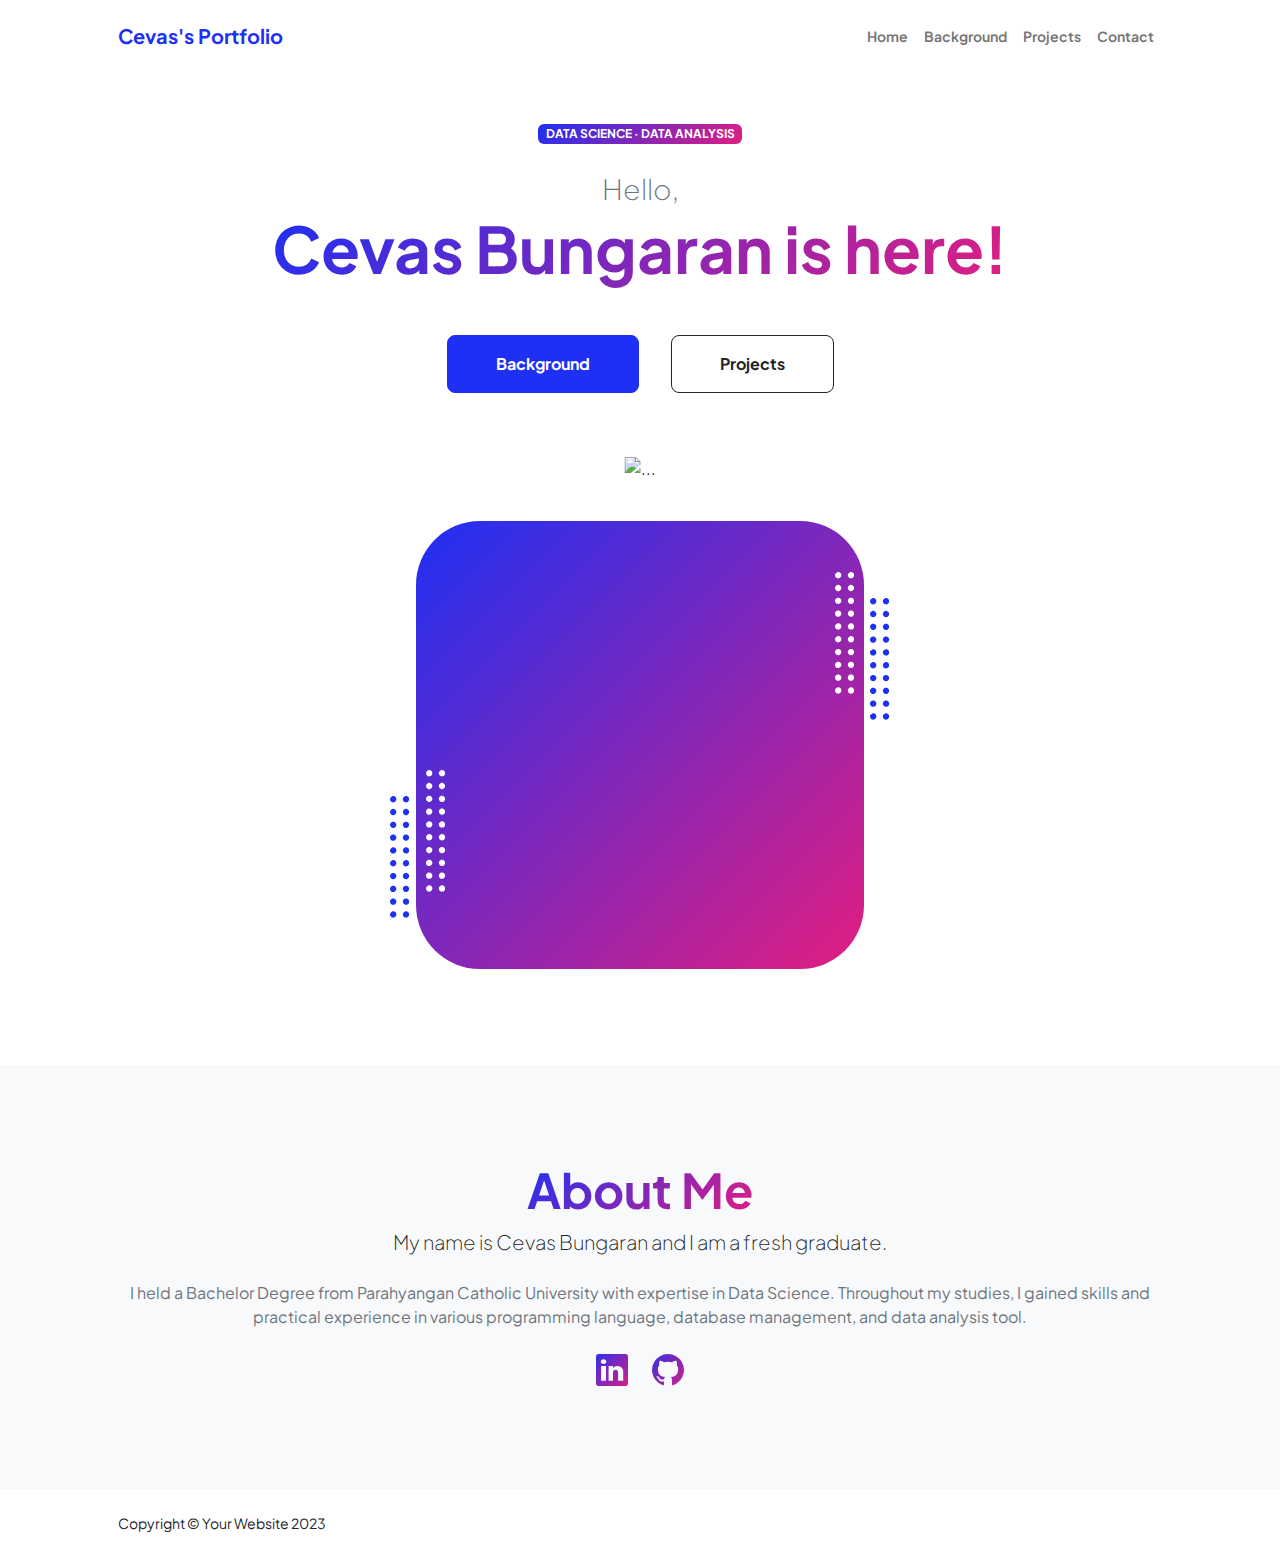
==== index.html @ 552eab36 "first commit add element" ====
<!DOCTYPE html>
<html lang="en">
    <head>
        <meta charset="utf-8" />
        <meta name="viewport" content="width=device-width, initial-scale=1, shrink-to-fit=no" />
        <meta name="description" content="" />
        <meta name="author" content="" />
        <title>Portfolio</title>
        <!-- Favicon-->
        <link rel="icon" type="image/x-icon" href="assets/favicon.ico" />
        <!-- Custom Google font-->
        <link rel="preconnect" href="https://fonts.googleapis.com" />
        <link rel="preconnect" href="https://fonts.gstatic.com" crossorigin />
        <link href="https://fonts.googleapis.com/css2?family=Plus+Jakarta+Sans:wght@100;200;300;400;500;600;700;800;900&amp;display=swap" rel="stylesheet" />
        <!-- Bootstrap icons-->
        <link href="https://cdn.jsdelivr.net/npm/bootstrap-icons@1.8.1/font/bootstrap-icons.css" rel="stylesheet" />
        <!-- Core theme CSS (includes Bootstrap)-->
        <link href="css/styles.css" rel="stylesheet" />
    </head>
    <body class="d-flex flex-column h-100">
        <main class="flex-shrink-0">
            <!-- Navigation-->
            <nav class="navbar navbar-expand-lg navbar-light bg-white py-3">
                <div class="container px-5">
                    <a class="navbar-brand" href="index.html"><span class="fw-bolder text-primary">Cevas's Portfolio</span></a>
                    <button class="navbar-toggler" type="button" data-bs-toggle="collapse" data-bs-target="#navbarSupportedContent" aria-controls="navbarSupportedContent" aria-expanded="false" aria-label="Toggle navigation"><span class="navbar-toggler-icon"></span></button>
                    <div class="collapse navbar-collapse" id="navbarSupportedContent">
                        <ul class="navbar-nav ms-auto mb-2 mb-lg-0 small fw-bolder">
                            <li class="nav-item"><a class="nav-link" href="index.html">Home</a></li>
                            <li class="nav-item"><a class="nav-link" href="resume.html">Background</a></li>
                            <li class="nav-item"><a class="nav-link" href="projects.html">Projects</a></li>
                            <li class="nav-item"><a class="nav-link" href="contact.html">Contact</a></li>
                        </ul>
                    </div>
                </div>
            </nav>
            <!-- Header-->
            <header class="py-5">
                <div class="container px-5 pb-5">
                    <div class="row gx-5 align-items-center">
                        <div class="col-xxl-5">
                            <!-- Header text content-->
                            <div class="text-center text-xxl-start">
                                <div class="badge bg-gradient-primary-to-secondary text-white mb-4"><div class="text-uppercase">Data Science &middot; Data Analysis </div></div>
                                <div class="fs-3 fw-light text-muted">Hello,</div>
                                <h1 class="display-3 fw-bolder mb-5"><span class="text-gradient d-inline">Cevas Bungaran is here!</span></h1>
                                <div class="d-grid gap-3 d-sm-flex justify-content-sm-center justify-content-xxl-start mb-3">
                                    <a class="btn btn-primary btn-lg px-5 py-3 me-sm-3 fs-6 fw-bolder" href="resume.html">Background</a>
                                    <a class="btn btn-outline-dark btn-lg px-5 py-3 fs-6 fw-bolder" href="projects.html">Projects</a>
                                </div>
                            </div>
                        </div>
                        <div class="col-xxl-7">
                            <!-- Header profile picture-->
                            <div class="d-flex justify-content-center mt-5 mt-xxl-0">
                                <div class="profile bg-gradient-primary-to-secondary">
                                    <!-- TIP: For best results, use a photo with a transparent background like the demo example below-->
                                    <!-- Watch a tutorial on how to do this on YouTube (link)-->
                                    <img class="profile-img" src="assets/porto foto.png" alt="..." />
                                    <div class="dots-1">
                                        <!-- SVG Dots-->
                                        <svg version="1.1" xmlns="http://www.w3.org/2000/svg" xmlns:xlink="http://www.w3.org/1999/xlink" x="0px" y="0px" viewBox="0 0 191.6 1215.4" style="enable-background: new 0 0 191.6 1215.4" xml:space="preserve">
                                            <g transform="translate(0.000000,1280.000000) scale(0.100000,-0.100000)">
                                                <path d="M227.7,12788.6c-105-35-200-141-222-248c-43-206,163-412,369-369c155,32,275,190,260,339c-11,105-90,213-190,262        C383.7,12801.6,289.7,12808.6,227.7,12788.6z"></path>
                                                <path d="M1507.7,12788.6c-151-50-253-216-222-362c25-119,136-230,254-255c194-41,395,142,375,339c-11,105-90,213-190,262        C1663.7,12801.6,1569.7,12808.6,1507.7,12788.6z"></path>
                                                <path d="M227.7,11508.6c-105-35-200-141-222-248c-43-206,163-412,369-369c155,32,275,190,260,339c-11,105-90,213-190,262        C383.7,11521.6,289.7,11528.6,227.7,11508.6z"></path>
                                                <path d="M1507.7,11508.6c-151-50-253-216-222-362c25-119,136-230,254-255c194-41,395,142,375,339c-11,105-90,213-190,262        C1663.7,11521.6,1569.7,11528.6,1507.7,11508.6z"></path>
                                                <path d="M227.7,10228.6c-105-35-200-141-222-248c-43-206,163-412,369-369c155,32,275,190,260,339c-11,105-90,213-190,262        C383.7,10241.6,289.7,10248.6,227.7,10228.6z"></path>
                                                <path d="M1507.7,10228.6c-105-35-200-141-222-248c-43-206,163-412,369-369c155,32,275,190,260,339c-11,105-90,213-190,262        C1663.7,10241.6,1569.7,10248.6,1507.7,10228.6z"></path>
                                                <path d="M227.7,8948.6c-105-35-200-141-222-248c-43-206,163-412,369-369c155,32,275,190,260,339c-11,105-90,213-190,262        C383.7,8961.6,289.7,8968.6,227.7,8948.6z"></path>
                                                <path d="M1507.7,8948.6c-105-35-200-141-222-248c-43-206,163-412,369-369c155,32,275,190,260,339c-11,105-90,213-190,262        C1663.7,8961.6,1569.7,8968.6,1507.7,8948.6z"></path>
                                                <path d="M227.7,7668.6c-105-35-200-141-222-248c-43-206,163-412,369-369c155,32,275,190,260,339c-11,105-90,213-190,262        C383.7,7681.6,289.7,7688.6,227.7,7668.6z"></path>
                                                <path d="M1507.7,7668.6c-105-35-200-141-222-248c-43-206,163-412,369-369c155,32,275,190,260,339c-11,105-90,213-190,262        C1663.7,7681.6,1569.7,7688.6,1507.7,7668.6z"></path>
                                                <path d="M227.7,6388.6c-105-35-200-141-222-248c-43-206,163-412,369-369c155,32,275,190,260,339c-11,105-90,213-190,262        C383.7,6401.6,289.7,6408.6,227.7,6388.6z"></path>
                                                <path d="M1507.7,6388.6c-105-35-200-141-222-248c-43-206,163-412,369-369c155,32,275,190,260,339c-11,105-90,213-190,262        C1663.7,6401.6,1569.7,6408.6,1507.7,6388.6z"></path>
                                                <path d="M227.7,5108.6c-105-35-200-141-222-248c-43-206,163-412,369-369c155,32,275,190,260,339c-11,105-90,213-190,262        C383.7,5121.6,289.7,5128.6,227.7,5108.6z"></path>
                                                <path d="M1507.7,5108.6c-105-35-200-141-222-248c-43-206,163-412,369-369c155,32,275,190,260,339c-11,105-90,213-190,262        C1663.7,5121.6,1569.7,5128.6,1507.7,5108.6z"></path>
                                                <path d="M227.7,3828.6c-105-35-200-141-222-248c-43-206,163-412,369-369c155,32,275,190,260,339c-11,105-90,213-190,262        C383.7,3841.6,289.7,3848.6,227.7,3828.6z"></path>
                                                <path d="M1507.7,3828.6c-105-35-200-141-222-248c-43-206,163-412,369-369c155,32,275,190,260,339c-11,105-90,213-190,262        C1663.7,3841.6,1569.7,3848.6,1507.7,3828.6z"></path>
                                                <path d="M227.7,2548.6c-105-35-200-141-222-248c-43-206,163-412,369-369c155,32,275,190,260,339c-11,105-90,213-190,262        C383.7,2561.6,289.7,2568.6,227.7,2548.6z"></path>
                                                <path d="M1507.7,2548.6c-105-35-200-141-222-248c-43-206,163-412,369-369c155,32,275,190,260,339c-11,105-90,213-190,262        C1663.7,2561.6,1569.7,2568.6,1507.7,2548.6z"></path>
                                                <path d="M227.7,1268.6c-105-35-200-141-222-248c-43-206,163-412,369-369c155,32,275,190,260,339c-11,105-90,213-190,262        C383.7,1281.6,289.7,1288.6,227.7,1268.6z"></path>
                                                <path d="M1507.7,1268.6c-105-35-200-141-222-248c-43-206,163-412,369-369c155,32,275,190,260,339c-11,105-90,213-190,262        C1663.7,1281.6,1569.7,1288.6,1507.7,1268.6z"></path>
                                            </g>
                                        </svg>
                                        <!-- END of SVG dots-->
                                    </div>
                                    <div class="dots-2">
                                        <!-- SVG Dots-->
                                        <svg version="1.1" xmlns="http://www.w3.org/2000/svg" xmlns:xlink="http://www.w3.org/1999/xlink" x="0px" y="0px" viewBox="0 0 191.6 1215.4" style="enable-background: new 0 0 191.6 1215.4" xml:space="preserve">
                                            <g transform="translate(0.000000,1280.000000) scale(0.100000,-0.100000)">
                                                <path d="M227.7,12788.6c-105-35-200-141-222-248c-43-206,163-412,369-369c155,32,275,190,260,339c-11,105-90,213-190,262        C383.7,12801.6,289.7,12808.6,227.7,12788.6z"></path>
                                                <path d="M1507.7,12788.6c-151-50-253-216-222-362c25-119,136-230,254-255c194-41,395,142,375,339c-11,105-90,213-190,262        C1663.7,12801.6,1569.7,12808.6,1507.7,12788.6z"></path>
                                                <path d="M227.7,11508.6c-105-35-200-141-222-248c-43-206,163-412,369-369c155,32,275,190,260,339c-11,105-90,213-190,262        C383.7,11521.6,289.7,11528.6,227.7,11508.6z"></path>
                                                <path d="M1507.7,11508.6c-151-50-253-216-222-362c25-119,136-230,254-255c194-41,395,142,375,339c-11,105-90,213-190,262        C1663.7,11521.6,1569.7,11528.6,1507.7,11508.6z"></path>
                                                <path d="M227.7,10228.6c-105-35-200-141-222-248c-43-206,163-412,369-369c155,32,275,190,260,339c-11,105-90,213-190,262        C383.7,10241.6,289.7,10248.6,227.7,10228.6z"></path>
                                                <path d="M1507.7,10228.6c-105-35-200-141-222-248c-43-206,163-412,369-369c155,32,275,190,260,339c-11,105-90,213-190,262        C1663.7,10241.6,1569.7,10248.6,1507.7,10228.6z"></path>
                                                <path d="M227.7,8948.6c-105-35-200-141-222-248c-43-206,163-412,369-369c155,32,275,190,260,339c-11,105-90,213-190,262        C383.7,8961.6,289.7,8968.6,227.7,8948.6z"></path>
                                                <path d="M1507.7,8948.6c-105-35-200-141-222-248c-43-206,163-412,369-369c155,32,275,190,260,339c-11,105-90,213-190,262        C1663.7,8961.6,1569.7,8968.6,1507.7,8948.6z"></path>
                                                <path d="M227.7,7668.6c-105-35-200-141-222-248c-43-206,163-412,369-369c155,32,275,190,260,339c-11,105-90,213-190,262        C383.7,7681.6,289.7,7688.6,227.7,7668.6z"></path>
                                                <path d="M1507.7,7668.6c-105-35-200-141-222-248c-43-206,163-412,369-369c155,32,275,190,260,339c-11,105-90,213-190,262        C1663.7,7681.6,1569.7,7688.6,1507.7,7668.6z"></path>
                                                <path d="M227.7,6388.6c-105-35-200-141-222-248c-43-206,163-412,369-369c155,32,275,190,260,339c-11,105-90,213-190,262        C383.7,6401.6,289.7,6408.6,227.7,6388.6z"></path>
                                                <path d="M1507.7,6388.6c-105-35-200-141-222-248c-43-206,163-412,369-369c155,32,275,190,260,339c-11,105-90,213-190,262        C1663.7,6401.6,1569.7,6408.6,1507.7,6388.6z"></path>
                                                <path d="M227.7,5108.6c-105-35-200-141-222-248c-43-206,163-412,369-369c155,32,275,190,260,339c-11,105-90,213-190,262        C383.7,5121.6,289.7,5128.6,227.7,5108.6z"></path>
                                                <path d="M1507.7,5108.6c-105-35-200-141-222-248c-43-206,163-412,369-369c155,32,275,190,260,339c-11,105-90,213-190,262        C1663.7,5121.6,1569.7,5128.6,1507.7,5108.6z"></path>
                                                <path d="M227.7,3828.6c-105-35-200-141-222-248c-43-206,163-412,369-369c155,32,275,190,260,339c-11,105-90,213-190,262        C383.7,3841.6,289.7,3848.6,227.7,3828.6z"></path>
                                                <path d="M1507.7,3828.6c-105-35-200-141-222-248c-43-206,163-412,369-369c155,32,275,190,260,339c-11,105-90,213-190,262        C1663.7,3841.6,1569.7,3848.6,1507.7,3828.6z"></path>
                                                <path d="M227.7,2548.6c-105-35-200-141-222-248c-43-206,163-412,369-369c155,32,275,190,260,339c-11,105-90,213-190,262        C383.7,2561.6,289.7,2568.6,227.7,2548.6z"></path>
                                                <path d="M1507.7,2548.6c-105-35-200-141-222-248c-43-206,163-412,369-369c155,32,275,190,260,339c-11,105-90,213-190,262        C1663.7,2561.6,1569.7,2568.6,1507.7,2548.6z"></path>
                                                <path d="M227.7,1268.6c-105-35-200-141-222-248c-43-206,163-412,369-369c155,32,275,190,260,339c-11,105-90,213-190,262        C383.7,1281.6,289.7,1288.6,227.7,1268.6z"></path>
                                                <path d="M1507.7,1268.6c-105-35-200-141-222-248c-43-206,163-412,369-369c155,32,275,190,260,339c-11,105-90,213-190,262        C1663.7,1281.6,1569.7,1288.6,1507.7,1268.6z"></path>
                                            </g>
                                        </svg>
                                        <!-- END of SVG dots-->
                                    </div>
                                    <div class="dots-3">
                                        <!-- SVG Dots-->
                                        <svg version="1.1" xmlns="http://www.w3.org/2000/svg" xmlns:xlink="http://www.w3.org/1999/xlink" x="0px" y="0px" viewBox="0 0 191.6 1215.4" style="enable-background: new 0 0 191.6 1215.4" xml:space="preserve">
                                            <g transform="translate(0.000000,1280.000000) scale(0.100000,-0.100000)">
                                                <path d="M227.7,12788.6c-105-35-200-141-222-248c-43-206,163-412,369-369c155,32,275,190,260,339c-11,105-90,213-190,262        C383.7,12801.6,289.7,12808.6,227.7,12788.6z"></path>
                                                <path d="M1507.7,12788.6c-151-50-253-216-222-362c25-119,136-230,254-255c194-41,395,142,375,339c-11,105-90,213-190,262        C1663.7,12801.6,1569.7,12808.6,1507.7,12788.6z"></path>
                                                <path d="M227.7,11508.6c-105-35-200-141-222-248c-43-206,163-412,369-369c155,32,275,190,260,339c-11,105-90,213-190,262        C383.7,11521.6,289.7,11528.6,227.7,11508.6z"></path>
                                                <path d="M1507.7,11508.6c-151-50-253-216-222-362c25-119,136-230,254-255c194-41,395,142,375,339c-11,105-90,213-190,262        C1663.7,11521.6,1569.7,11528.6,1507.7,11508.6z"></path>
                                                <path d="M227.7,10228.6c-105-35-200-141-222-248c-43-206,163-412,369-369c155,32,275,190,260,339c-11,105-90,213-190,262        C383.7,10241.6,289.7,10248.6,227.7,10228.6z"></path>
                                                <path d="M1507.7,10228.6c-105-35-200-141-222-248c-43-206,163-412,369-369c155,32,275,190,260,339c-11,105-90,213-190,262        C1663.7,10241.6,1569.7,10248.6,1507.7,10228.6z"></path>
                                                <path d="M227.7,8948.6c-105-35-200-141-222-248c-43-206,163-412,369-369c155,32,275,190,260,339c-11,105-90,213-190,262        C383.7,8961.6,289.7,8968.6,227.7,8948.6z"></path>
                                                <path d="M1507.7,8948.6c-105-35-200-141-222-248c-43-206,163-412,369-369c155,32,275,190,260,339c-11,105-90,213-190,262        C1663.7,8961.6,1569.7,8968.6,1507.7,8948.6z"></path>
                                                <path d="M227.7,7668.6c-105-35-200-141-222-248c-43-206,163-412,369-369c155,32,275,190,260,339c-11,105-90,213-190,262        C383.7,7681.6,289.7,7688.6,227.7,7668.6z"></path>
                                                <path d="M1507.7,7668.6c-105-35-200-141-222-248c-43-206,163-412,369-369c155,32,275,190,260,339c-11,105-90,213-190,262        C1663.7,7681.6,1569.7,7688.6,1507.7,7668.6z"></path>
                                                <path d="M227.7,6388.6c-105-35-200-141-222-248c-43-206,163-412,369-369c155,32,275,190,260,339c-11,105-90,213-190,262        C383.7,6401.6,289.7,6408.6,227.7,6388.6z"></path>
                                                <path d="M1507.7,6388.6c-105-35-200-141-222-248c-43-206,163-412,369-369c155,32,275,190,260,339c-11,105-90,213-190,262        C1663.7,6401.6,1569.7,6408.6,1507.7,6388.6z"></path>
                                                <path d="M227.7,5108.6c-105-35-200-141-222-248c-43-206,163-412,369-369c155,32,275,190,260,339c-11,105-90,213-190,262        C383.7,5121.6,289.7,5128.6,227.7,5108.6z"></path>
                                                <path d="M1507.7,5108.6c-105-35-200-141-222-248c-43-206,163-412,369-369c155,32,275,190,260,339c-11,105-90,213-190,262        C1663.7,5121.6,1569.7,5128.6,1507.7,5108.6z"></path>
                                                <path d="M227.7,3828.6c-105-35-200-141-222-248c-43-206,163-412,369-369c155,32,275,190,260,339c-11,105-90,213-190,262        C383.7,3841.6,289.7,3848.6,227.7,3828.6z"></path>
                                                <path d="M1507.7,3828.6c-105-35-200-141-222-248c-43-206,163-412,369-369c155,32,275,190,260,339c-11,105-90,213-190,262        C1663.7,3841.6,1569.7,3848.6,1507.7,3828.6z"></path>
                                                <path d="M227.7,2548.6c-105-35-200-141-222-248c-43-206,163-412,369-369c155,32,275,190,260,339c-11,105-90,213-190,262        C383.7,2561.6,289.7,2568.6,227.7,2548.6z"></path>
                                                <path d="M1507.7,2548.6c-105-35-200-141-222-248c-43-206,163-412,369-369c155,32,275,190,260,339c-11,105-90,213-190,262        C1663.7,2561.6,1569.7,2568.6,1507.7,2548.6z"></path>
                                                <path d="M227.7,1268.6c-105-35-200-141-222-248c-43-206,163-412,369-369c155,32,275,190,260,339c-11,105-90,213-190,262        C383.7,1281.6,289.7,1288.6,227.7,1268.6z"></path>
                                                <path d="M1507.7,1268.6c-105-35-200-141-222-248c-43-206,163-412,369-369c155,32,275,190,260,339c-11,105-90,213-190,262        C1663.7,1281.6,1569.7,1288.6,1507.7,1268.6z"></path>
                                            </g>
                                        </svg>
                                        <!-- END of SVG dots-->
                                    </div>
                                    <div class="dots-4">
                                        <!-- SVG Dots-->
                                        <svg version="1.1" xmlns="http://www.w3.org/2000/svg" xmlns:xlink="http://www.w3.org/1999/xlink" x="0px" y="0px" viewBox="0 0 191.6 1215.4" style="enable-background: new 0 0 191.6 1215.4" xml:space="preserve">
                                            <g transform="translate(0.000000,1280.000000) scale(0.100000,-0.100000)">
                                                <path d="M227.7,12788.6c-105-35-200-141-222-248c-43-206,163-412,369-369c155,32,275,190,260,339c-11,105-90,213-190,262        C383.7,12801.6,289.7,12808.6,227.7,12788.6z"></path>
                                                <path d="M1507.7,12788.6c-151-50-253-216-222-362c25-119,136-230,254-255c194-41,395,142,375,339c-11,105-90,213-190,262        C1663.7,12801.6,1569.7,12808.6,1507.7,12788.6z"></path>
                                                <path d="M227.7,11508.6c-105-35-200-141-222-248c-43-206,163-412,369-369c155,32,275,190,260,339c-11,105-90,213-190,262        C383.7,11521.6,289.7,11528.6,227.7,11508.6z"></path>
                                                <path d="M1507.7,11508.6c-151-50-253-216-222-362c25-119,136-230,254-255c194-41,395,142,375,339c-11,105-90,213-190,262        C1663.7,11521.6,1569.7,11528.6,1507.7,11508.6z"></path>
                                                <path d="M227.7,10228.6c-105-35-200-141-222-248c-43-206,163-412,369-369c155,32,275,190,260,339c-11,105-90,213-190,262        C383.7,10241.6,289.7,10248.6,227.7,10228.6z"></path>
                                                <path d="M1507.7,10228.6c-105-35-200-141-222-248c-43-206,163-412,369-369c155,32,275,190,260,339c-11,105-90,213-190,262        C1663.7,10241.6,1569.7,10248.6,1507.7,10228.6z"></path>
                                                <path d="M227.7,8948.6c-105-35-200-141-222-248c-43-206,163-412,369-369c155,32,275,190,260,339c-11,105-90,213-190,262        C383.7,8961.6,289.7,8968.6,227.7,8948.6z"></path>
                                                <path d="M1507.7,8948.6c-105-35-200-141-222-248c-43-206,163-412,369-369c155,32,275,190,260,339c-11,105-90,213-190,262        C1663.7,8961.6,1569.7,8968.6,1507.7,8948.6z"></path>
                                                <path d="M227.7,7668.6c-105-35-200-141-222-248c-43-206,163-412,369-369c155,32,275,190,260,339c-11,105-90,213-190,262        C383.7,7681.6,289.7,7688.6,227.7,7668.6z"></path>
                                                <path d="M1507.7,7668.6c-105-35-200-141-222-248c-43-206,163-412,369-369c155,32,275,190,260,339c-11,105-90,213-190,262        C1663.7,7681.6,1569.7,7688.6,1507.7,7668.6z"></path>
                                                <path d="M227.7,6388.6c-105-35-200-141-222-248c-43-206,163-412,369-369c155,32,275,190,260,339c-11,105-90,213-190,262        C383.7,6401.6,289.7,6408.6,227.7,6388.6z"></path>
                                                <path d="M1507.7,6388.6c-105-35-200-141-222-248c-43-206,163-412,369-369c155,32,275,190,260,339c-11,105-90,213-190,262        C1663.7,6401.6,1569.7,6408.6,1507.7,6388.6z"></path>
                                                <path d="M227.7,5108.6c-105-35-200-141-222-248c-43-206,163-412,369-369c155,32,275,190,260,339c-11,105-90,213-190,262        C383.7,5121.6,289.7,5128.6,227.7,5108.6z"></path>
                                                <path d="M1507.7,5108.6c-105-35-200-141-222-248c-43-206,163-412,369-369c155,32,275,190,260,339c-11,105-90,213-190,262        C1663.7,5121.6,1569.7,5128.6,1507.7,5108.6z"></path>
                                                <path d="M227.7,3828.6c-105-35-200-141-222-248c-43-206,163-412,369-369c155,32,275,190,260,339c-11,105-90,213-190,262        C383.7,3841.6,289.7,3848.6,227.7,3828.6z"></path>
                                                <path d="M1507.7,3828.6c-105-35-200-141-222-248c-43-206,163-412,369-369c155,32,275,190,260,339c-11,105-90,213-190,262        C1663.7,3841.6,1569.7,3848.6,1507.7,3828.6z"></path>
                                                <path d="M227.7,2548.6c-105-35-200-141-222-248c-43-206,163-412,369-369c155,32,275,190,260,339c-11,105-90,213-190,262        C383.7,2561.6,289.7,2568.6,227.7,2548.6z"></path>
                                                <path d="M1507.7,2548.6c-105-35-200-141-222-248c-43-206,163-412,369-369c155,32,275,190,260,339c-11,105-90,213-190,262        C1663.7,2561.6,1569.7,2568.6,1507.7,2548.6z"></path>
                                                <path d="M227.7,1268.6c-105-35-200-141-222-248c-43-206,163-412,369-369c155,32,275,190,260,339c-11,105-90,213-190,262        C383.7,1281.6,289.7,1288.6,227.7,1268.6z"></path>
                                                <path d="M1507.7,1268.6c-105-35-200-141-222-248c-43-206,163-412,369-369c155,32,275,190,260,339c-11,105-90,213-190,262        C1663.7,1281.6,1569.7,1288.6,1507.7,1268.6z"></path>
                                            </g>
                                        </svg>
                                        <!-- END of SVG dots-->
                                    </div>
                                </div>
                            </div>
                        </div>
                    </div>
                </div>
            </header>
            <!-- About Section-->
            <section class="bg-light py-5">
                <div class="container px-5">
                    <div class="row gx-5 justify-content-center">
                        <div class="col-xxl-8">
                            <div class="text-center my-5">
                                <h2 class="display-5 fw-bolder"><span class="text-gradient d-inline">About Me</span></h2>
                                <p class="lead fw-light mb-4">My name is Cevas Bungaran and I am a fresh graduate.</p>
                                <p class="text-muted">I held a Bachelor Degree from Parahyangan Catholic University with expertise in Data Science.
                                    Throughout my studies, I gained skills and practical experience in various programming language, database management, and data analysis tool.
                                </p>
                                <div class="d-flex justify-content-center fs-2 gap-4">
                                    <a class="text-gradient" href="https://www.linkedin.com/in/cevas-bungaran-b33566210/" target="_blank"><i class="bi bi-linkedin" ></i></a>
                                    <a class="text-gradient" href="https://github.com/cevasbungaran" target="_blank"><i class="bi bi-github" ></i></a>
                                </div>
                            </div>
                        </div>
                    </div>
                </div>
            </section>
        </main>
        <!-- Footer-->
        <footer class="bg-white py-4 mt-auto">
            <div class="container px-5">
                <div class="row align-items-center justify-content-between flex-column flex-sm-row">
                    <div class="col-auto"><div class="small m-0">Copyright &copy; Your Website 2023</div></div>
                    <!-- <div class="col-auto">
                        <a class="small" href="#!">Privacy</a>
                        <span class="mx-1">&middot;</span>
                        <a class="small" href="#!">Terms</a>
                        <span class="mx-1">&middot;</span>
                        <a class="small" href="#!">Contact</a>
                    </div> -->
                </div>
            </div>
        </footer>
        <!-- Bootstrap core JS-->
        <script src="https://cdn.jsdelivr.net/npm/bootstrap@5.2.3/dist/js/bootstrap.bundle.min.js"></script>
        <!-- Core theme JS-->
        <script src="js/scripts.js"></script>
    </body>
</html>
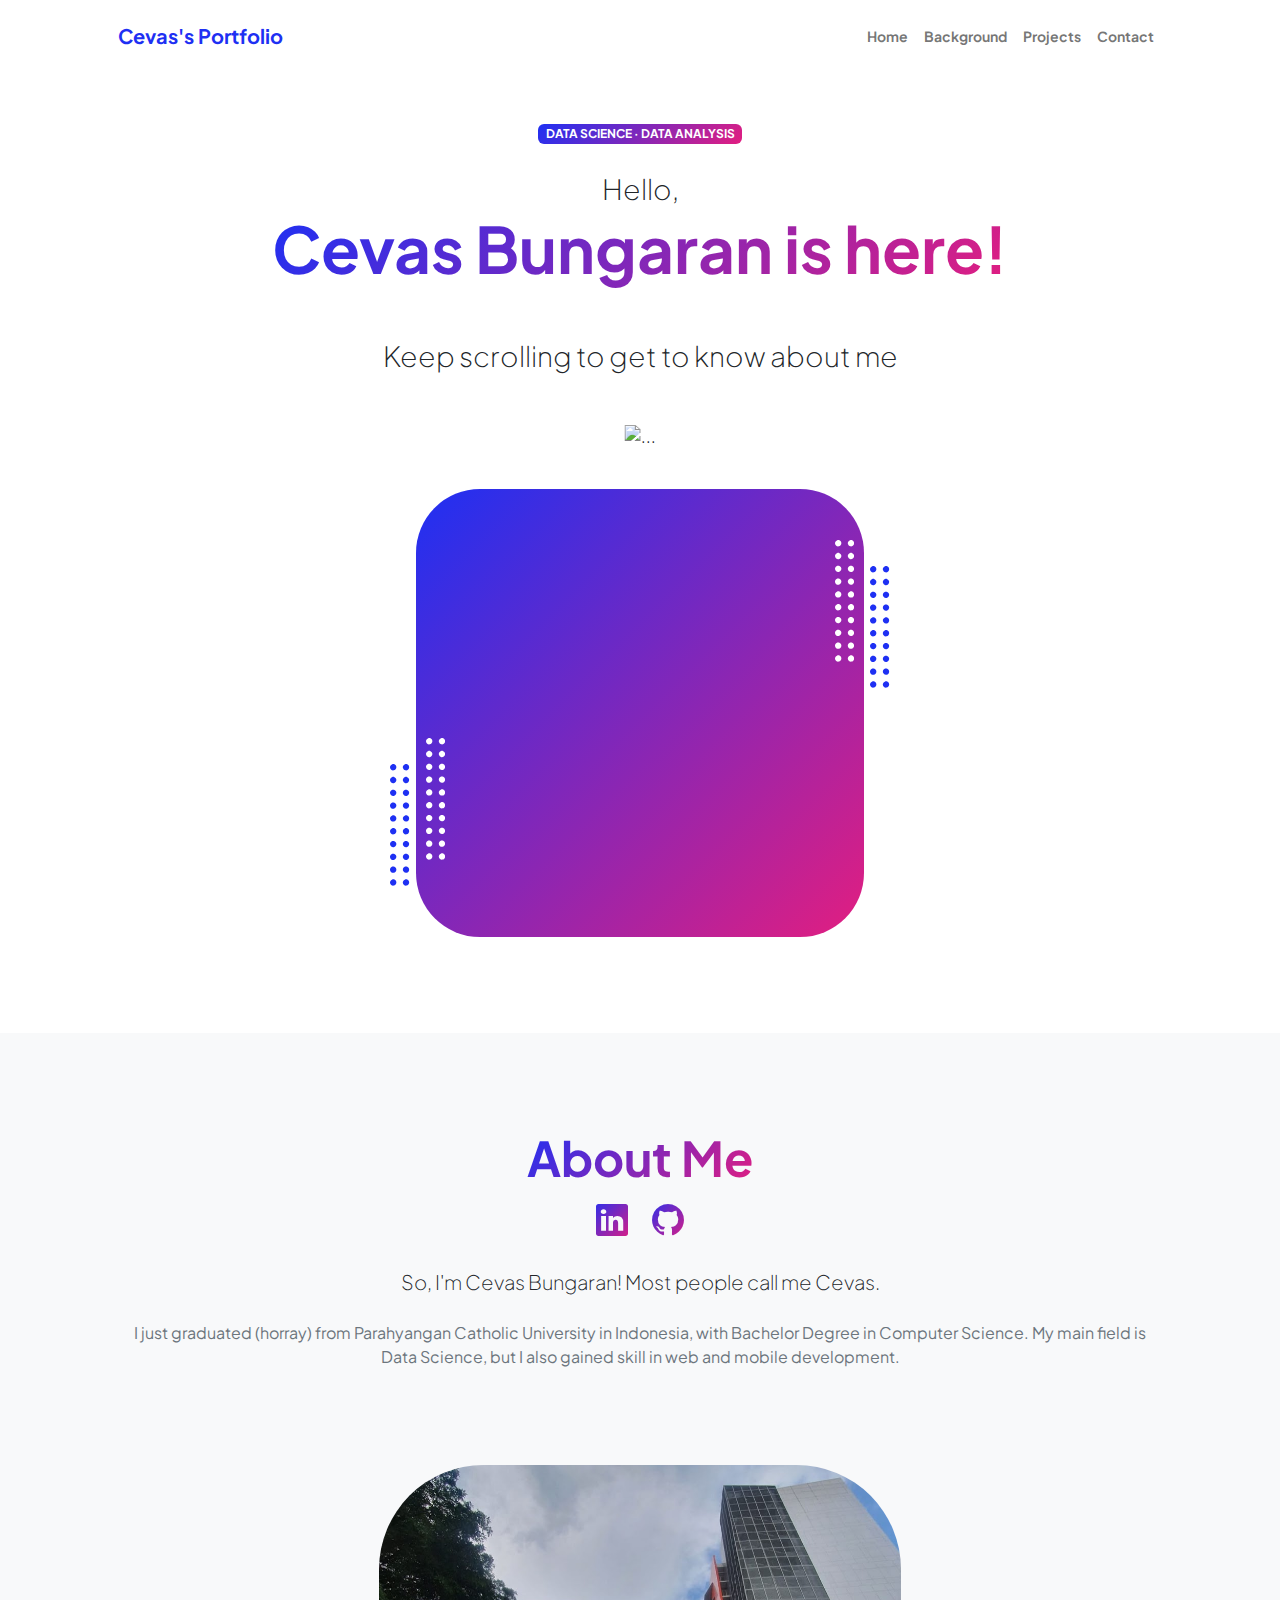
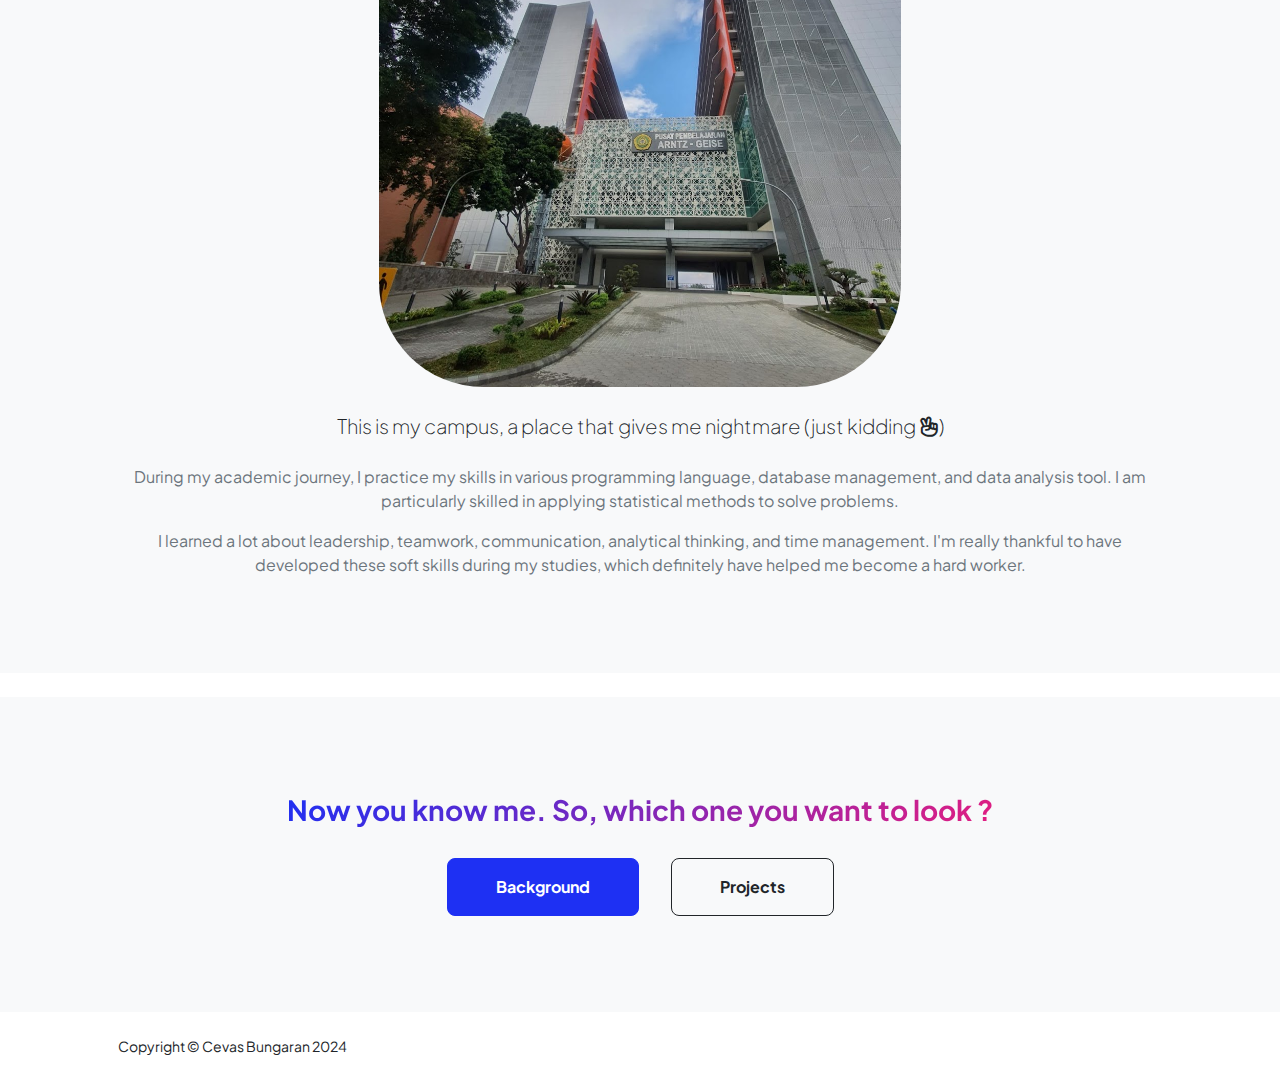
==== commit c3744cf7: "add photos and update in index.html" ====
--- a/index.html
+++ b/index.html
@@ -14,6 +14,7 @@
         <link href="https://fonts.googleapis.com/css2?family=Plus+Jakarta+Sans:wght@100;200;300;400;500;600;700;800;900&amp;display=swap" rel="stylesheet" />
         <!-- Bootstrap icons-->
         <link href="https://cdn.jsdelivr.net/npm/bootstrap-icons@1.8.1/font/bootstrap-icons.css" rel="stylesheet" />
+        <link rel="stylesheet" href="https://cdnjs.cloudflare.com/ajax/libs/font-awesome/6.0.0-beta3/css/all.min.css">
         <!-- Core theme CSS (includes Bootstrap)-->
         <link href="css/styles.css" rel="stylesheet" />
     </head>
@@ -42,12 +43,9 @@
                             <!-- Header text content-->
                             <div class="text-center text-xxl-start">
                                 <div class="badge bg-gradient-primary-to-secondary text-white mb-4"><div class="text-uppercase">Data Science &middot; Data Analysis </div></div>
-                                <div class="fs-3 fw-light text-muted">Hello,</div>
+                                <div class="fs-3 fw-light">Hello,</div>
                                 <h1 class="display-3 fw-bolder mb-5"><span class="text-gradient d-inline">Cevas Bungaran is here!</span></h1>
-                                <div class="d-grid gap-3 d-sm-flex justify-content-sm-center justify-content-xxl-start mb-3">
-                                    <a class="btn btn-primary btn-lg px-5 py-3 me-sm-3 fs-6 fw-bolder" href="resume.html">Background</a>
-                                    <a class="btn btn-outline-dark btn-lg px-5 py-3 fs-6 fw-bolder" href="projects.html">Projects</a>
-                                </div>
+                                <div class="fs-3 fw-light">Keep scrolling to get to know about me</div>
                             </div>
                         </div>
                         <div class="col-xxl-7">
@@ -182,25 +180,63 @@
                         <div class="col-xxl-8">
                             <div class="text-center my-5">
                                 <h2 class="display-5 fw-bolder"><span class="text-gradient d-inline">About Me</span></h2>
-                                <p class="lead fw-light mb-4">My name is Cevas Bungaran and I am a fresh graduate.</p>
-                                <p class="text-muted">I held a Bachelor Degree from Parahyangan Catholic University with expertise in Data Science.
-                                    Throughout my studies, I gained skills and practical experience in various programming language, database management, and data analysis tool.
-                                </p>
                                 <div class="d-flex justify-content-center fs-2 gap-4">
                                     <a class="text-gradient" href="https://www.linkedin.com/in/cevas-bungaran-b33566210/" target="_blank"><i class="bi bi-linkedin" ></i></a>
                                     <a class="text-gradient" href="https://github.com/cevasbungaran" target="_blank"><i class="bi bi-github" ></i></a>
                                 </div>
+                                <br>
+                                <p class="lead fw-light mb-4">So, I'm Cevas Bungaran! Most people call me Cevas.</p>
+                                <p class="text-muted">I just graduated (horray) from Parahyangan Catholic University in Indonesia, with Bachelor Degree in Computer Science. 
+                                    My main field is Data Science, but I also gained skill in web and mobile development. </p>
+                            </div>
+                        </div>
+                    </div>
+                </div>
+
+                <div class="container px-5">
+                    <div class="row gx-5 justify-content-center">
+                        <div class="col-xxl-8">
+                            <div class="text-center my-5">
+                                <img class="univ-img" src="assets/unpar.jpg" alt="..." style="width: 50%; border-radius: 20%;" />
+                                <br>
+                                <br>
+                                <p class="lead fw-light mb-4">This is my campus, a place that gives me nightmare (just kidding <i class="fa-regular fa-hand-peace"></i>)</p>
+                                <p class="text-muted">During my academic journey, I practice my skills in various programming language, database management, and data analysis tool. 
+                                    I am particularly skilled in applying statistical methods to solve problems.
+                                </p>
+                                <p class="text-muted">I learned a lot about leadership, teamwork, communication, analytical thinking, and time management. 
+                                    I'm really thankful to have developed these soft skills during my studies, which definitely have helped me become a hard worker.
+                                </p>
                             </div>
                         </div>
                     </div>
                 </div>
             </section>
+            
+            <br>
+
+            <section class="bg-light py-5">
+                <div class="container px-5">
+                    <div class="row gx-5 justify-content-center">
+                        <div class="col-xxl-8">
+                            <div class="text-center my-5">
+                                <h3 class="fw-bolder"><span class="text-gradient d-inline">Now you know me. So, which one you want to look ?</span></h3>
+                                <br>
+                                <div class="d-grid gap-3 d-sm-flex justify-content-sm-center">
+                                    <a class="btn btn-primary btn-lg px-5 py-3 me-sm-3 fs-6 fw-bolder" href="resume.html">Background</a>
+                                    <a class="btn btn-outline-dark btn-lg px-5 py-3 fs-6 fw-bolder" href="projects.html">Projects</a>
+                                </div>
+                        </div>
+                    </div>
+                </div>
+            </section>
+            
         </main>
         <!-- Footer-->
         <footer class="bg-white py-4 mt-auto">
             <div class="container px-5">
                 <div class="row align-items-center justify-content-between flex-column flex-sm-row">
-                    <div class="col-auto"><div class="small m-0">Copyright &copy; Your Website 2023</div></div>
+                    <div class="col-auto"><div class="small m-0">Copyright &copy; Cevas Bungaran 2024</div></div>
                     <!-- <div class="col-auto">
                         <a class="small" href="#!">Privacy</a>
                         <span class="mx-1">&middot;</span>
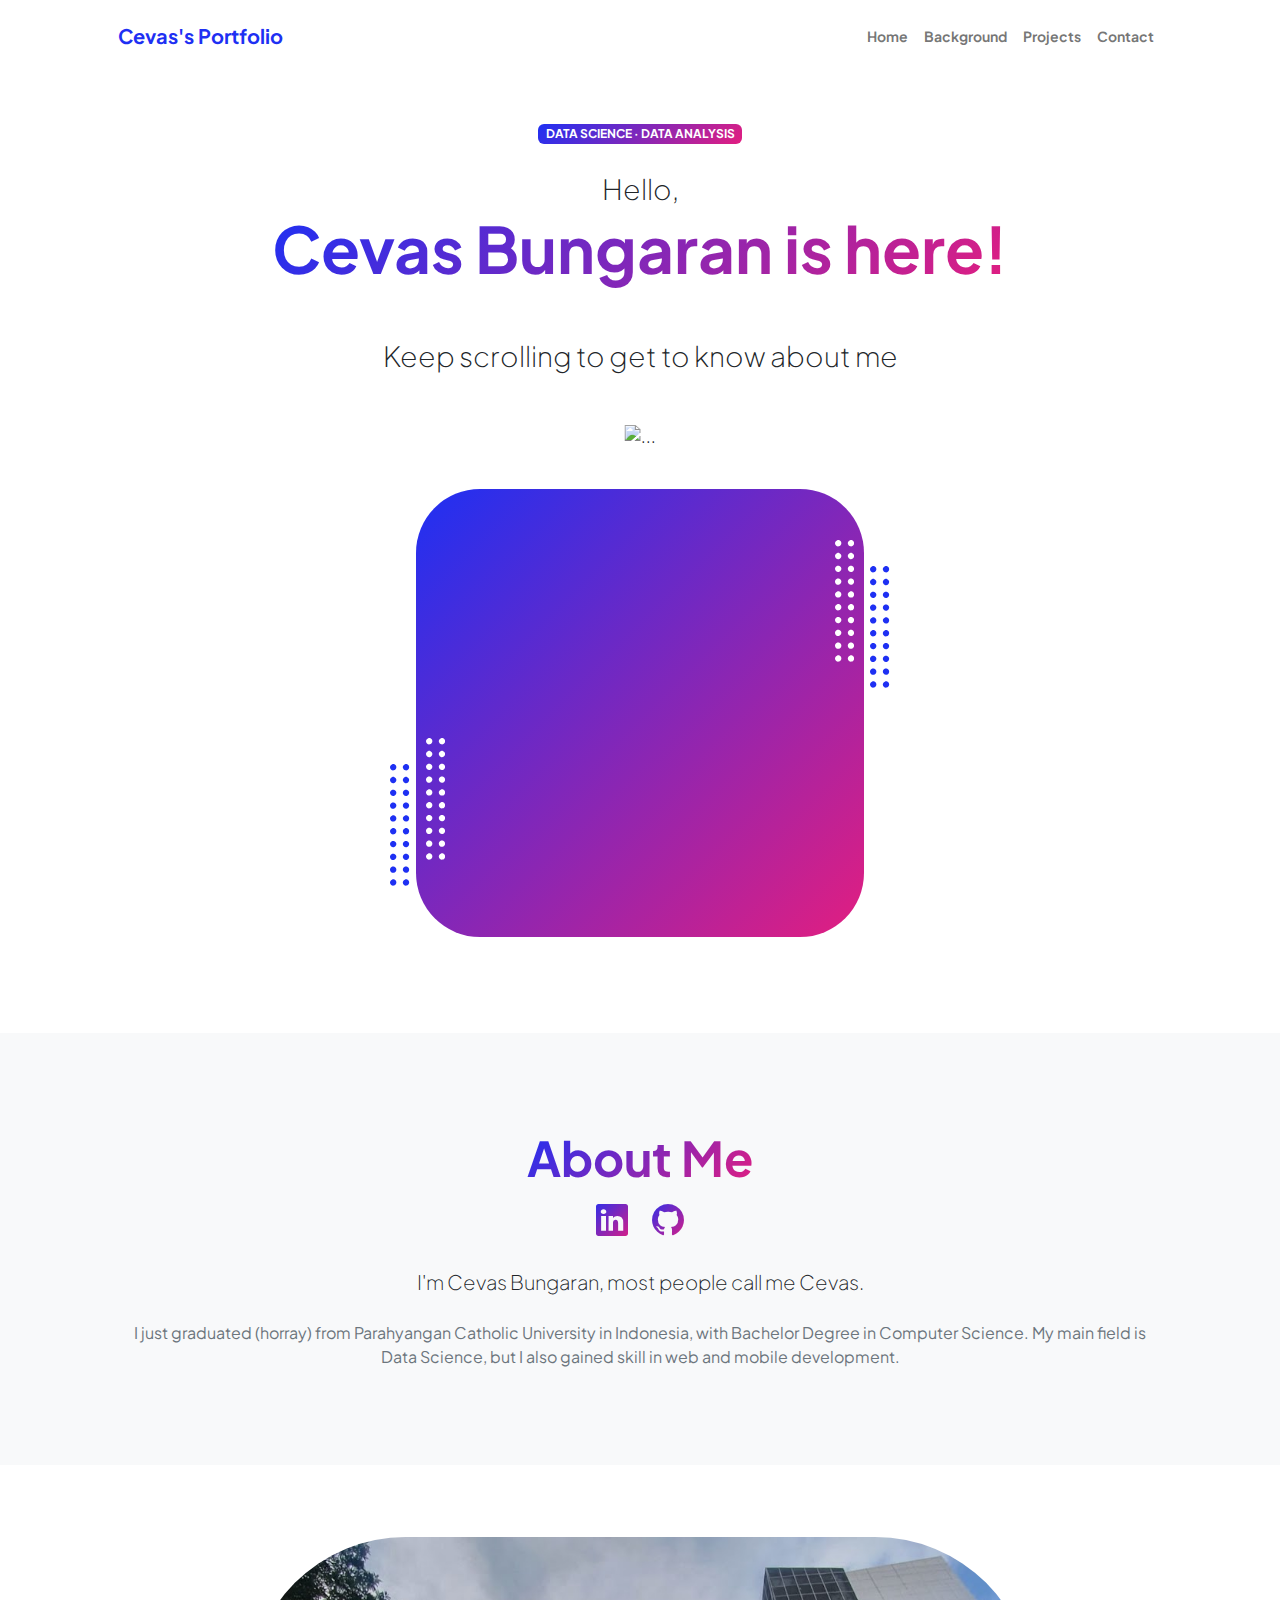
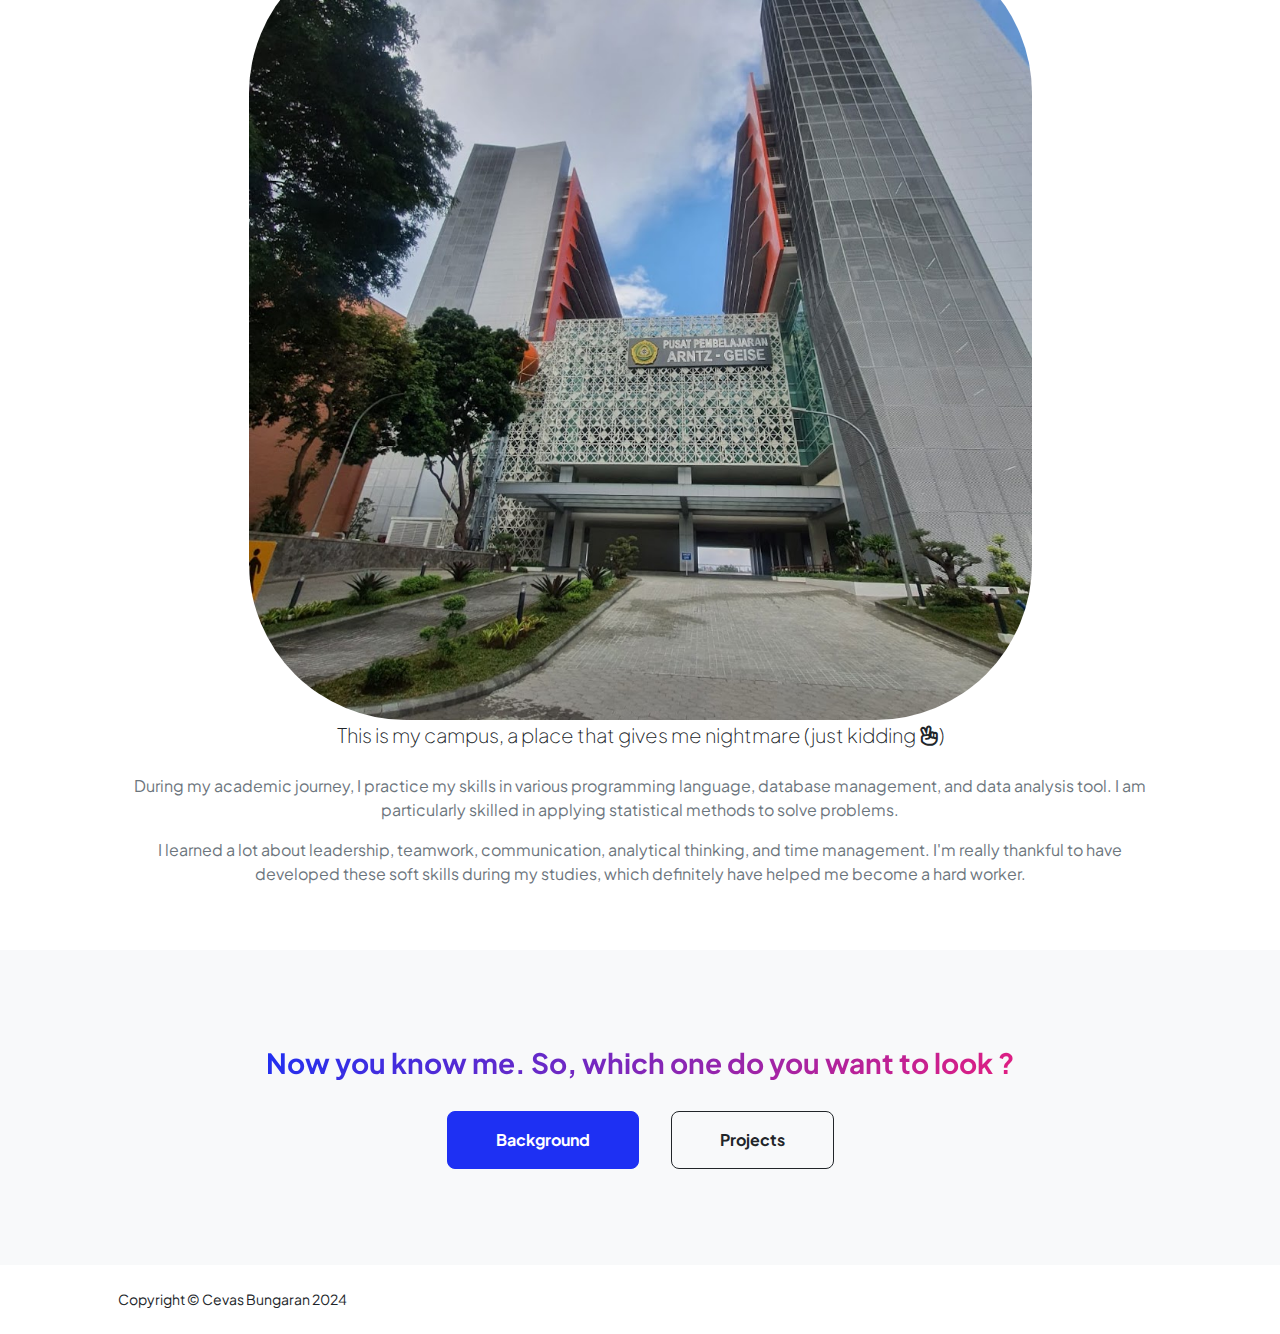
==== commit c16458a5: "layout updates in home page" ====
--- a/index.html
+++ b/index.html
@@ -185,19 +185,19 @@
                                     <a class="text-gradient" href="https://github.com/cevasbungaran" target="_blank"><i class="bi bi-github" ></i></a>
                                 </div>
                                 <br>
-                                <p class="lead fw-light mb-4">So, I'm Cevas Bungaran! Most people call me Cevas.</p>
+                                <p class="lead fw-light mb-4">I'm Cevas Bungaran, most people call me Cevas.</p>
                                 <p class="text-muted">I just graduated (horray) from Parahyangan Catholic University in Indonesia, with Bachelor Degree in Computer Science. 
                                     My main field is Data Science, but I also gained skill in web and mobile development. </p>
                             </div>
                         </div>
                     </div>
                 </div>
-
+<!-- 
                 <div class="container px-5">
                     <div class="row gx-5 justify-content-center">
                         <div class="col-xxl-8">
                             <div class="text-center my-5">
-                                <img class="univ-img" src="assets/unpar.jpg" alt="..." style="width: 50%; border-radius: 20%;" />
+                                <img class="univ-img" src="assets/unpar.jpg" alt="..." style="width: 70%; border-radius: 20%;" />
                                 <br>
                                 <br>
                                 <p class="lead fw-light mb-4">This is my campus, a place that gives me nightmare (just kidding <i class="fa-regular fa-hand-peace"></i>)</p>
@@ -210,17 +210,44 @@
                             </div>
                         </div>
                     </div>
-                </div>
+                </div> -->
             </section>
             
             <br>
 
+            <div class="container px-5 pb-5">
+                <div class="row gx-5 align-items-center">
+                    <div class="col-xxl-7">
+                        <!-- Header profile picture-->
+                        <div class="d-flex justify-content-center mt-5 mt-xxl-0">
+                                <!-- TIP: For best results, use a photo with a transparent background like the demo example below-->
+                                <!-- Watch a tutorial on how to do this on YouTube (link)-->
+                                <img class="profile-img" src="assets/unpar.jpg" alt="..." style="border-radius: 20%; width: 75%" />
+                        </div>
+                    </div>
+                    
+                    <div class="col-xxl-5">
+                        <!-- Header text content-->
+                        <div class="text-center text-xxl-start">
+                            <p class="lead fw-light mb-4">This is my campus, a place that gives me nightmare (just kidding <i class="fa-regular fa-hand-peace"></i>)</p>
+                                <p class="text-muted">During my academic journey, I practice my skills in various programming language, database management, and data analysis tool. 
+                                    I am particularly skilled in applying statistical methods to solve problems.
+                                </p>
+                                <p class="text-muted">I learned a lot about leadership, teamwork, communication, analytical thinking, and time management. 
+                                    I'm really thankful to have developed these soft skills during my studies, which definitely have helped me become a hard worker.
+                                </p>
+                        </div>
+                    </div>
+                    
+                </div>
+            </div>
+
             <section class="bg-light py-5">
                 <div class="container px-5">
                     <div class="row gx-5 justify-content-center">
                         <div class="col-xxl-8">
                             <div class="text-center my-5">
-                                <h3 class="fw-bolder"><span class="text-gradient d-inline">Now you know me. So, which one you want to look ?</span></h3>
+                                <h3 class="fw-bolder"><span class="text-gradient d-inline">Now you know me. So, which one do you want to look ?</span></h3>
                                 <br>
                                 <div class="d-grid gap-3 d-sm-flex justify-content-sm-center">
                                     <a class="btn btn-primary btn-lg px-5 py-3 me-sm-3 fs-6 fw-bolder" href="resume.html">Background</a>
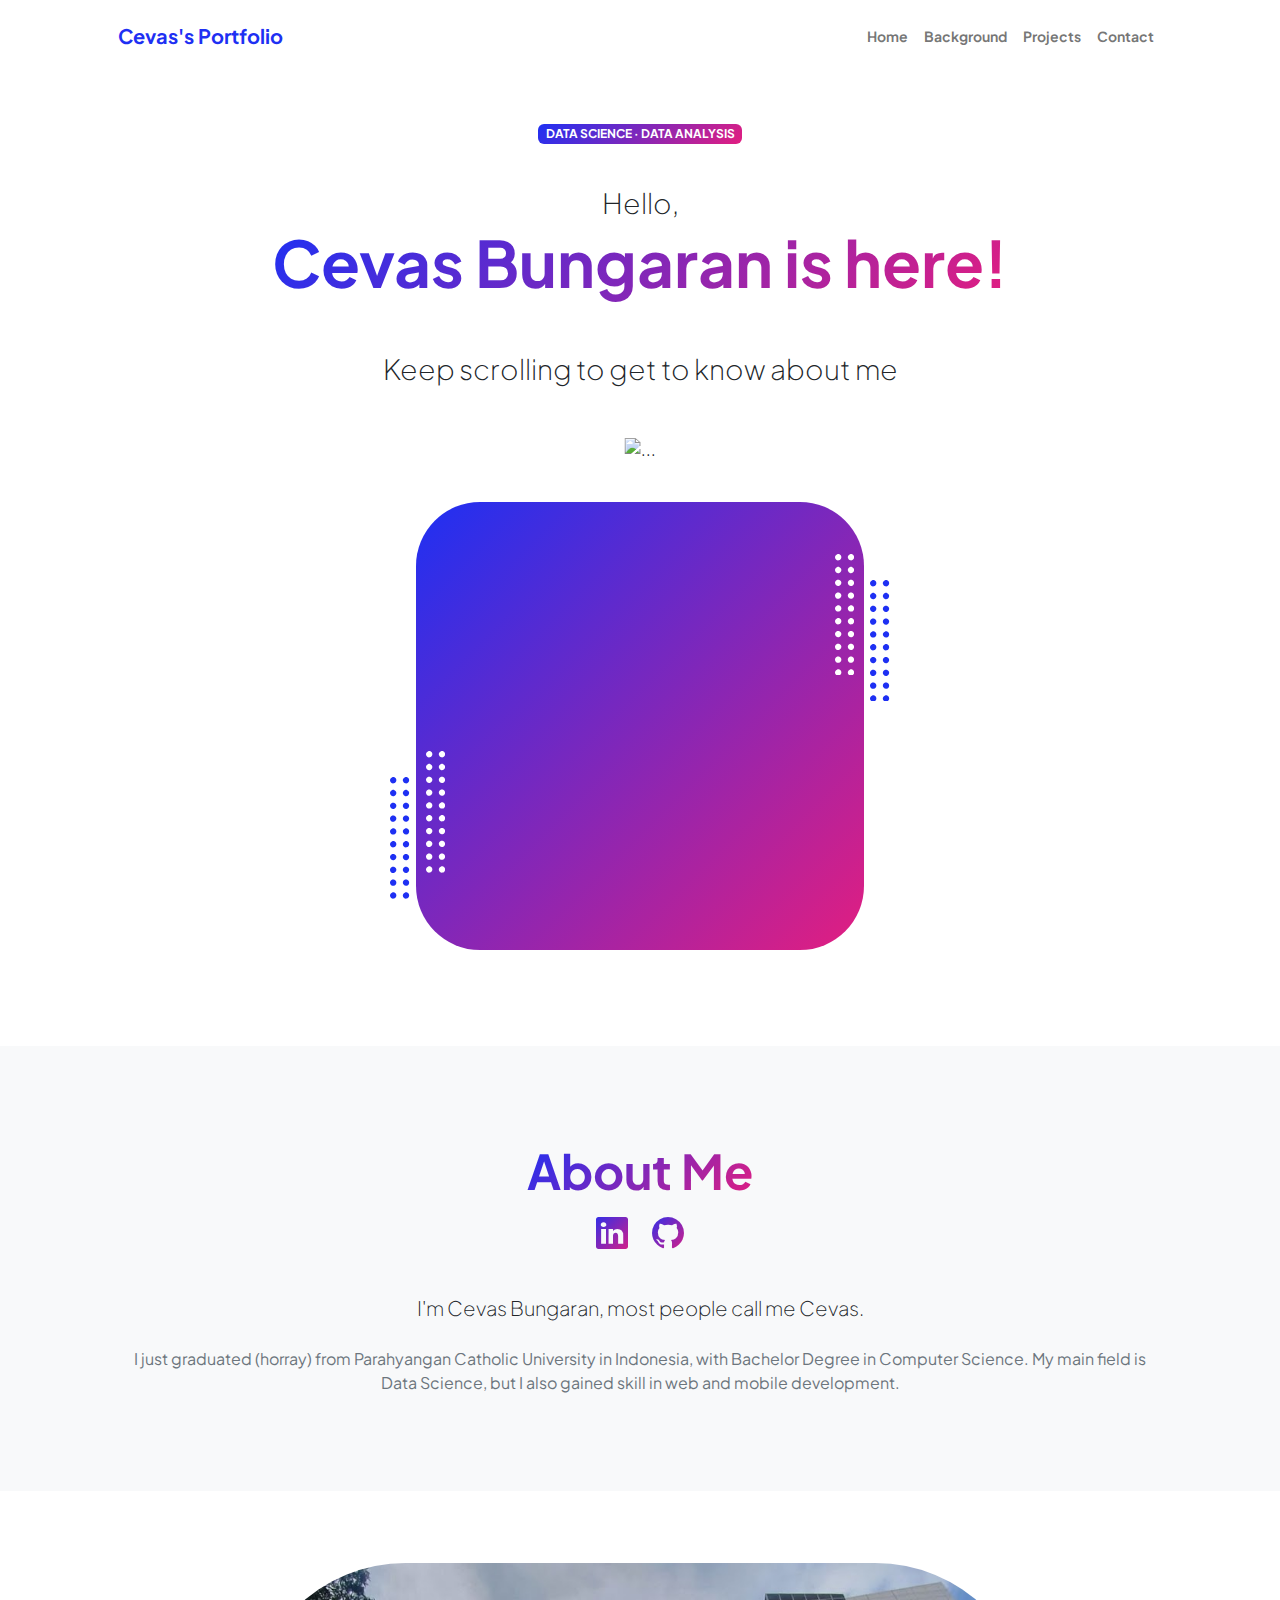
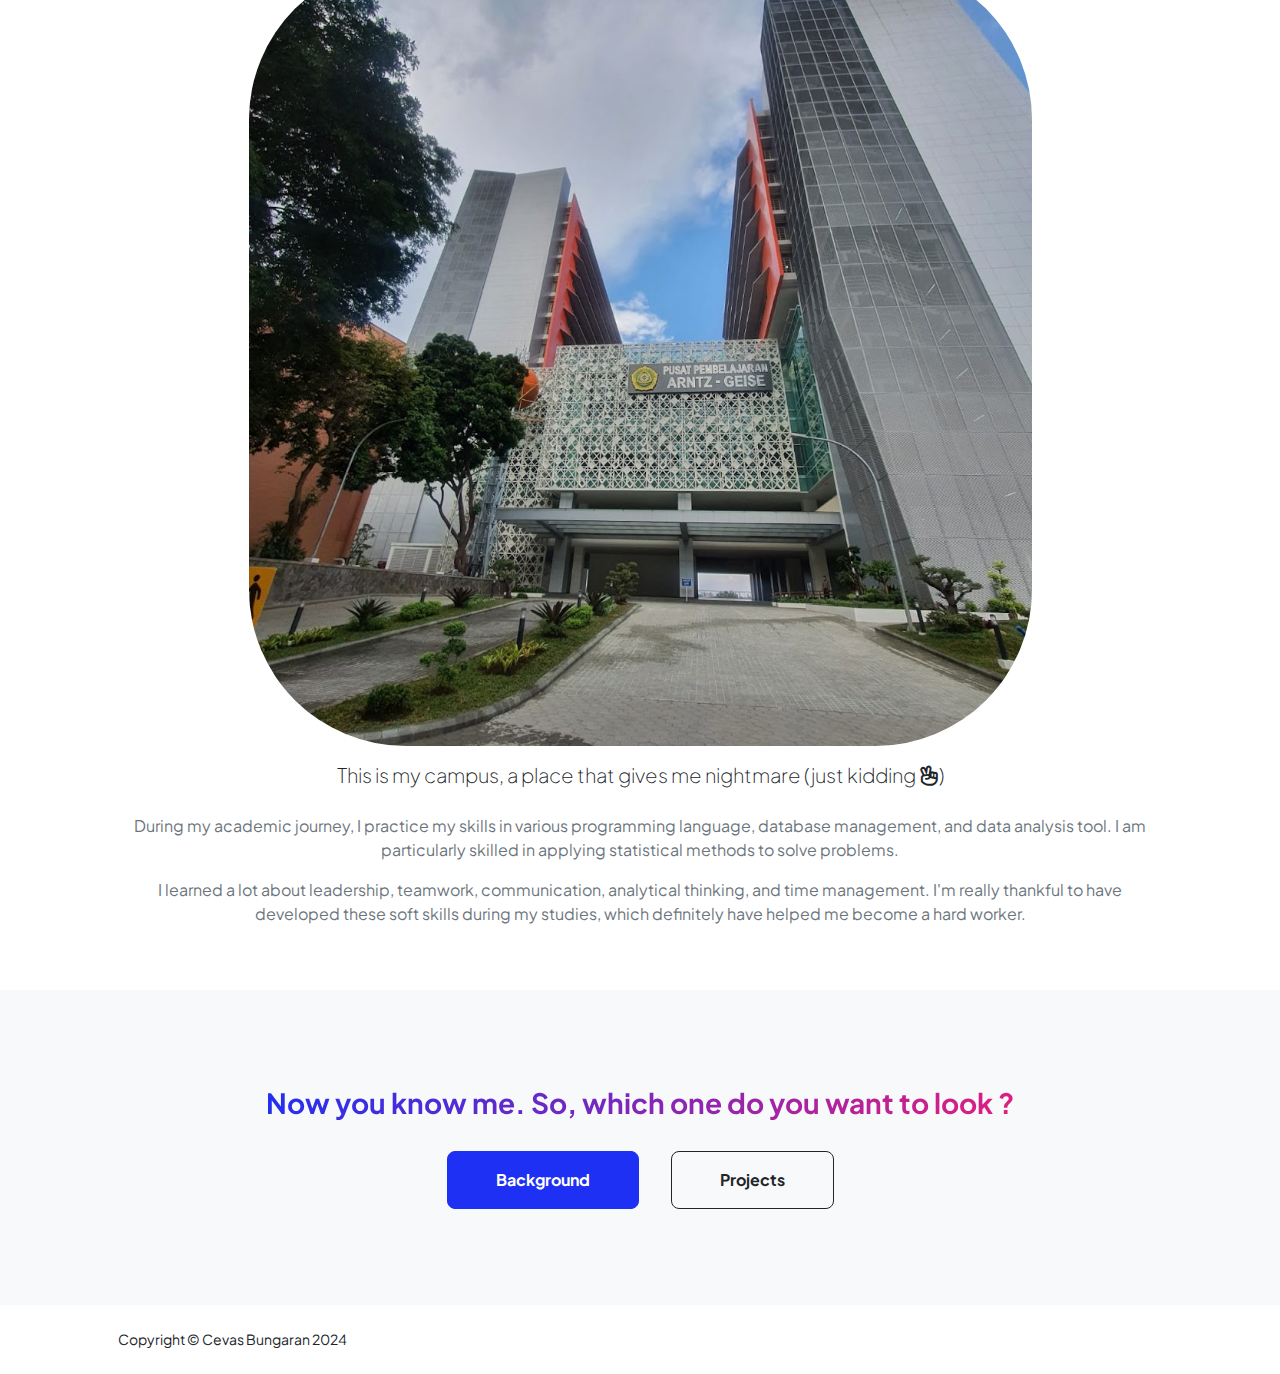
==== commit b9ec0d2c: "update on resume.html and homepage" ====
--- a/index.html
+++ b/index.html
@@ -222,7 +222,7 @@
                         <div class="d-flex justify-content-center mt-5 mt-xxl-0">
                                 <!-- TIP: For best results, use a photo with a transparent background like the demo example below-->
                                 <!-- Watch a tutorial on how to do this on YouTube (link)-->
-                                <img class="profile-img" src="assets/unpar.jpg" alt="..." style="border-radius: 20%; width: 75%" />
+                                <img class="profile-img2" src="assets/unpar.jpg" alt="..." style="border-radius: 20%; width: 75%" />
                         </div>
                     </div>
                     
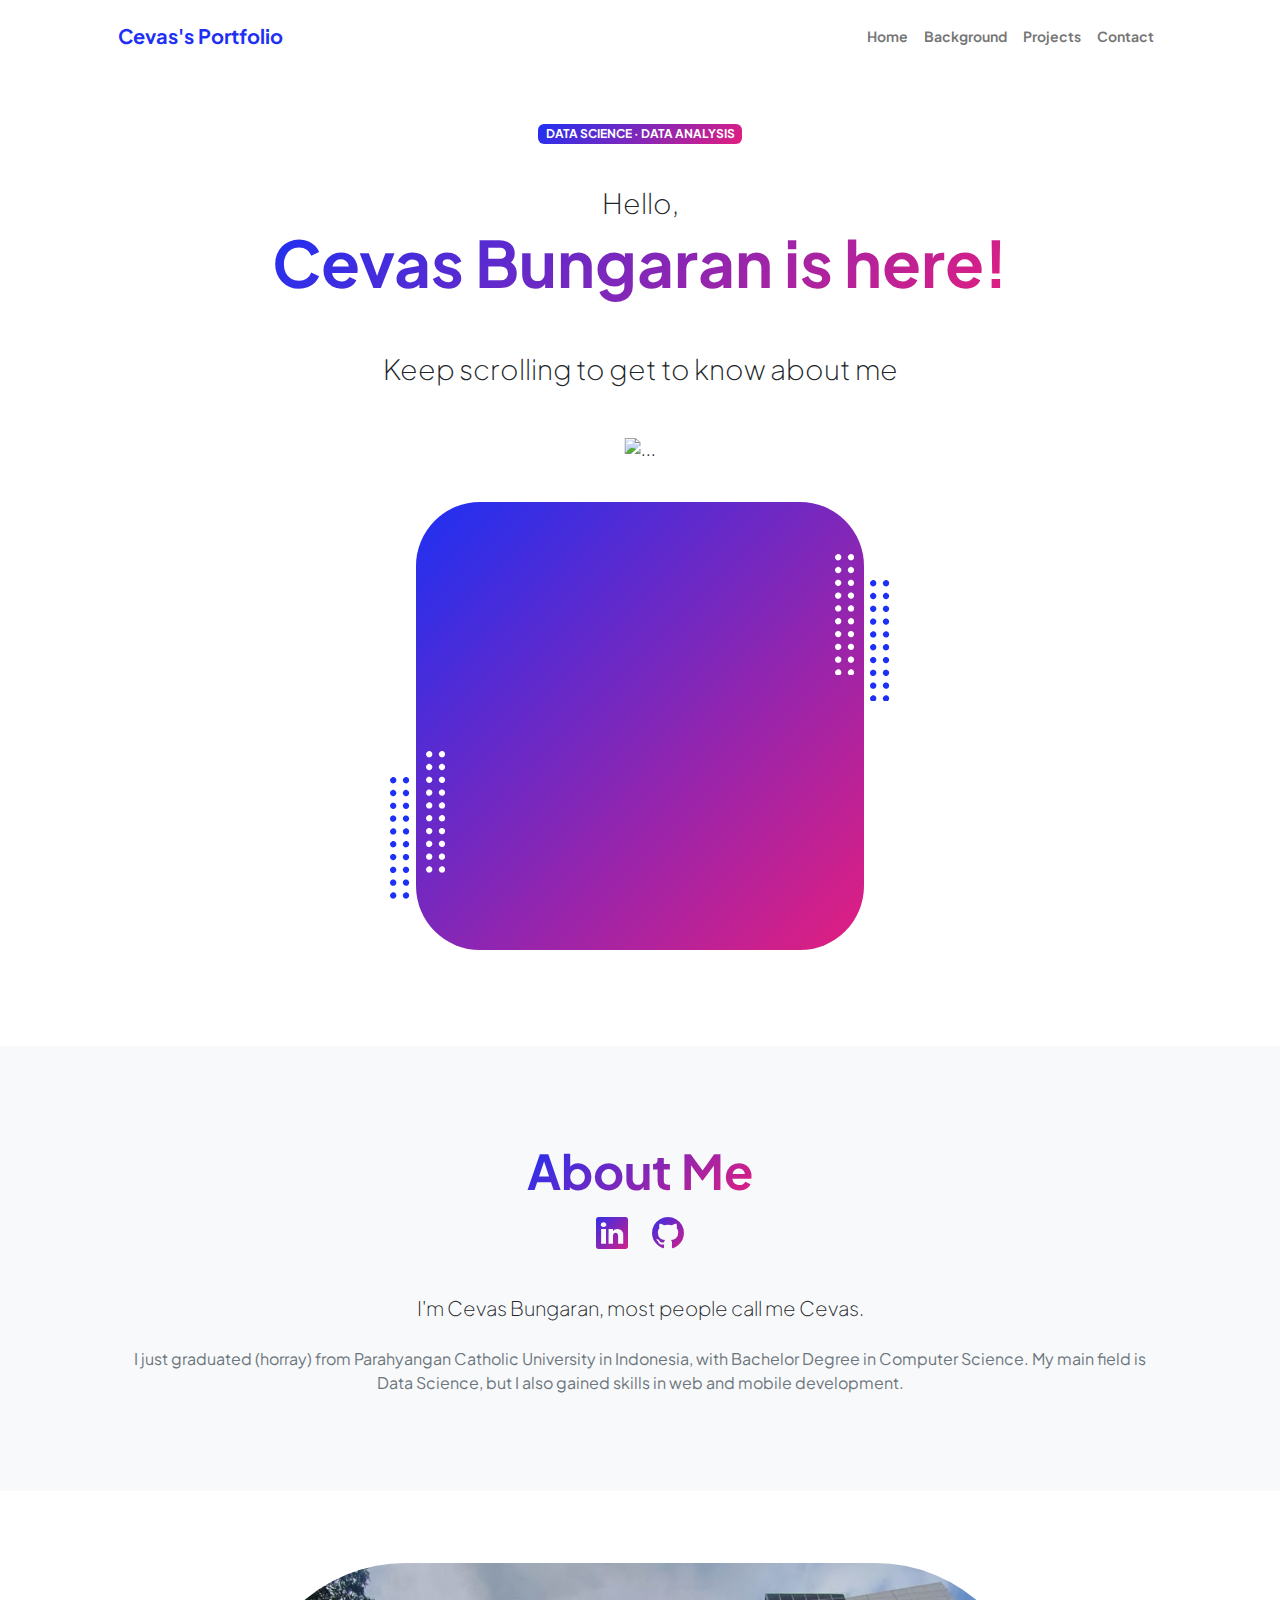
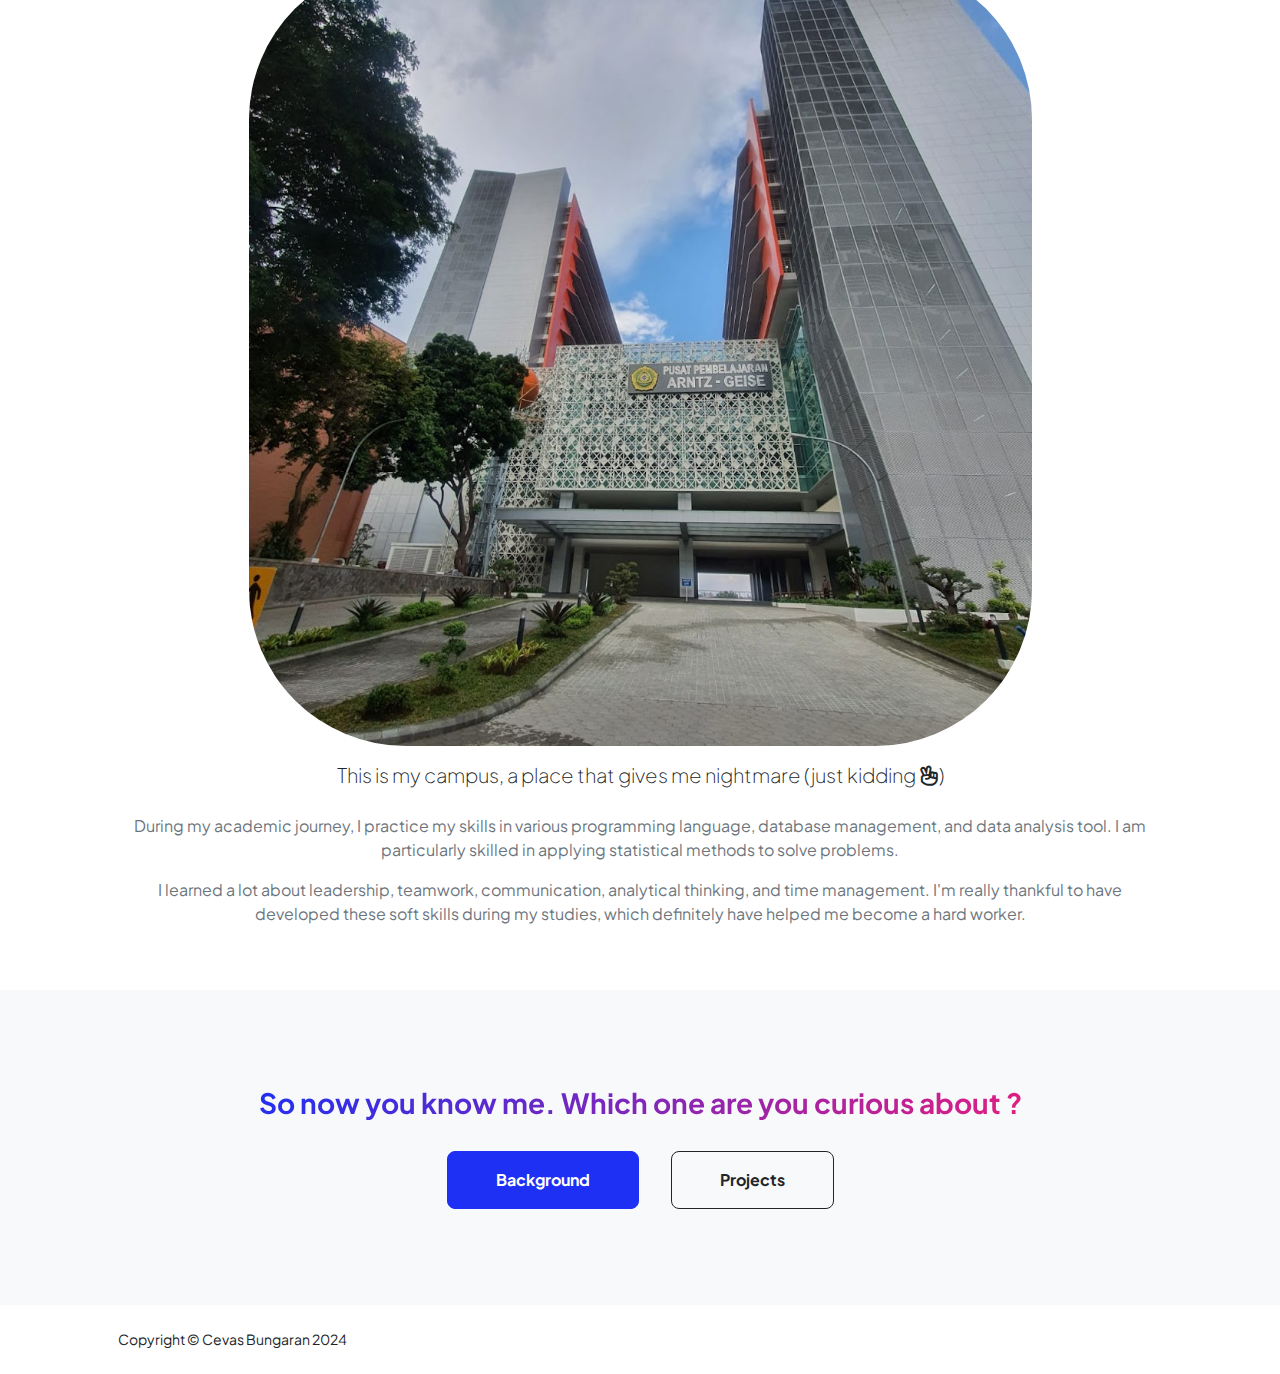
==== commit 20879947: "fixing typo and navigate email button" ====
--- a/index.html
+++ b/index.html
@@ -187,7 +187,7 @@
                                 <br>
                                 <p class="lead fw-light mb-4">I'm Cevas Bungaran, most people call me Cevas.</p>
                                 <p class="text-muted">I just graduated (horray) from Parahyangan Catholic University in Indonesia, with Bachelor Degree in Computer Science. 
-                                    My main field is Data Science, but I also gained skill in web and mobile development. </p>
+                                    My main field is Data Science, but I also gained skills in web and mobile development. </p>
                             </div>
                         </div>
                     </div>
@@ -247,7 +247,7 @@
                     <div class="row gx-5 justify-content-center">
                         <div class="col-xxl-8">
                             <div class="text-center my-5">
-                                <h3 class="fw-bolder"><span class="text-gradient d-inline">Now you know me. So, which one do you want to look ?</span></h3>
+                                <h3 class="fw-bolder"><span class="text-gradient d-inline">So now you know me. Which one are you curious about ?</span></h3>
                                 <br>
                                 <div class="d-grid gap-3 d-sm-flex justify-content-sm-center">
                                     <a class="btn btn-primary btn-lg px-5 py-3 me-sm-3 fs-6 fw-bolder" href="resume.html">Background</a>
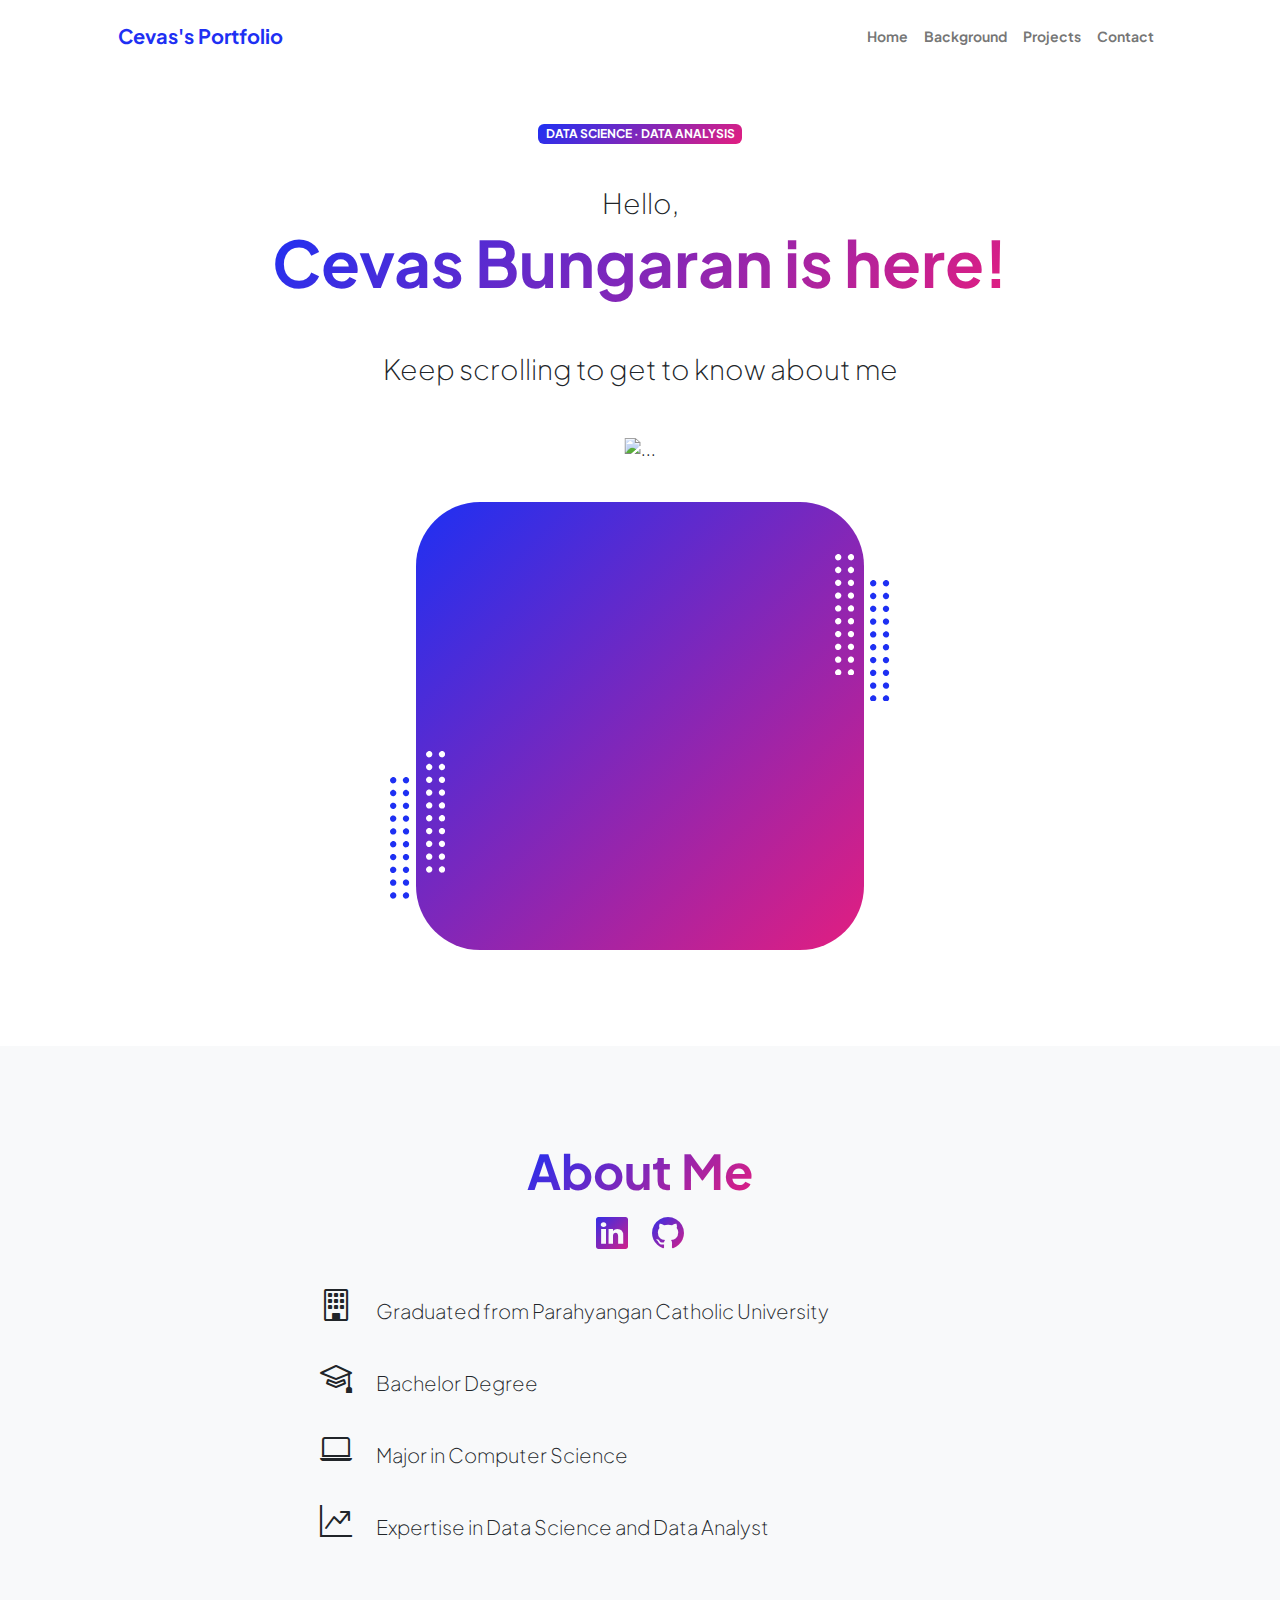
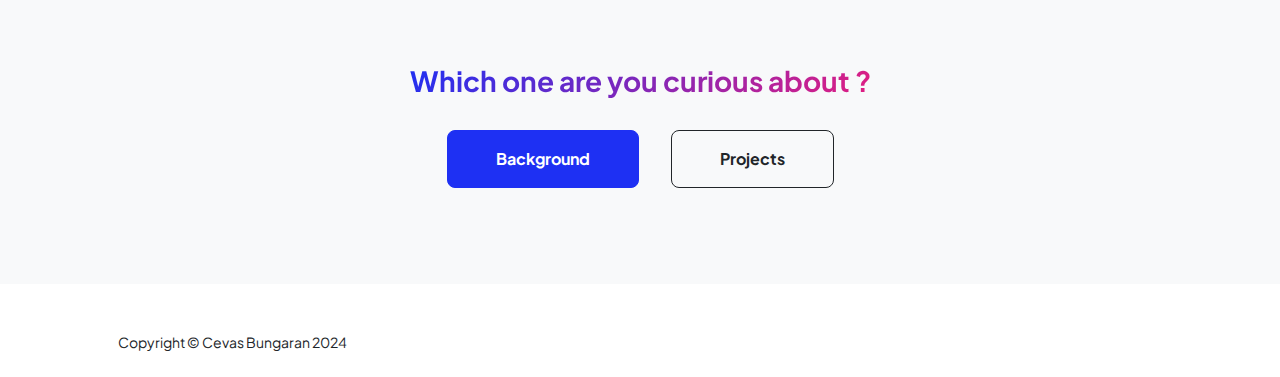
==== commit bf67e407: "fixing layout and projects" ====
--- a/index.html
+++ b/index.html
@@ -185,50 +185,60 @@
                                     <a class="text-gradient" href="https://github.com/cevasbungaran" target="_blank"><i class="bi bi-github" ></i></a>
                                 </div>
                                 <br>
-                                <p class="lead fw-light mb-4">I'm Cevas Bungaran, most people call me Cevas.</p>
-                                <p class="text-muted">I just graduated (horray) from Parahyangan Catholic University in Indonesia, with Bachelor Degree in Computer Science. 
-                                    My main field is Data Science, but I also gained skills in web and mobile development. </p>
+                                <div class="row align-items-center justify-content-center">
+                                    <div class="col-md-8 text-start ms-5">
+                                        <div class="d-flex align-items-center mb-4">
+                                            <i class="bi bi-building fs-2 me-4"></i> <!-- Degree icon -->
+                                            <h1 class="lead fw-light mb-0">Graduated from Parahyangan Catholic University</h1>
+                                        </div>
+                                        <div class="d-flex align-items-center mb-4">
+                                            <i class="bi bi-mortarboard fs-2 me-4"></i> <!-- Degree icon -->
+                                            <h1 class="lead fw-light mb-0">Bachelor Degree</h1>
+                                        </div>
+                                        <div class="d-flex align-items-center mb-4">
+                                            <i class="bi bi-laptop fs-2 me-4"></i> <!-- Major icon -->
+                                            <h1 class="lead fw-light mb-0">Major in Computer Science</h1>
+                                        </div>
+                                        <div class="d-flex align-items-center mb-4">
+                                            <i class="bi bi-graph-up-arrow fs-2 me-4"></i> <!-- Expertise icon -->
+                                            <h1 class="lead fw-light mb-0">Expertise in Data Science and Data Analyst</h1>
+                                        </div>
+                                    </div>
+                                </div>
                             </div>
                         </div>
                     </div>
                 </div>
-<!-- 
+
                 <div class="container px-5">
                     <div class="row gx-5 justify-content-center">
                         <div class="col-xxl-8">
                             <div class="text-center my-5">
-                                <img class="univ-img" src="assets/unpar.jpg" alt="..." style="width: 70%; border-radius: 20%;" />
+                                <h3 class="fw-bolder"><span class="text-gradient d-inline">Which one are you curious about ?</span></h3>
                                 <br>
-                                <br>
-                                <p class="lead fw-light mb-4">This is my campus, a place that gives me nightmare (just kidding <i class="fa-regular fa-hand-peace"></i>)</p>
-                                <p class="text-muted">During my academic journey, I practice my skills in various programming language, database management, and data analysis tool. 
-                                    I am particularly skilled in applying statistical methods to solve problems.
-                                </p>
-                                <p class="text-muted">I learned a lot about leadership, teamwork, communication, analytical thinking, and time management. 
-                                    I'm really thankful to have developed these soft skills during my studies, which definitely have helped me become a hard worker.
-                                </p>
-                            </div>
-                        </div>
-                    </div>
-                </div> -->
+                                <div class="d-grid gap-3 d-sm-flex justify-content-sm-center">
+                                    <a class="btn btn-primary btn-lg px-5 py-3 me-sm-3 fs-6 fw-bolder" href="resume.html">Background</a>
+                                    <a class="btn btn-outline-dark btn-lg px-5 py-3 fs-6 fw-bolder" href="projects.html">Projects</a>
+                                </div>
+                        </div>
+                    </div>
+                </div>
             </section>
             
             <br>
 
-            <div class="container px-5 pb-5">
+            <!-- <div class="container px-5 pb-5">
                 <div class="row gx-5 align-items-center">
-                    <div class="col-xxl-7">
+                    <div class="col-xxl-7"> -->
                         <!-- Header profile picture-->
-                        <div class="d-flex justify-content-center mt-5 mt-xxl-0">
-                                <!-- TIP: For best results, use a photo with a transparent background like the demo example below-->
-                                <!-- Watch a tutorial on how to do this on YouTube (link)-->
+                        <!-- <div class="d-flex justify-content-center mt-5 mt-xxl-0">
                                 <img class="profile-img2" src="assets/unpar.jpg" alt="..." style="border-radius: 20%; width: 75%" />
                         </div>
-                    </div>
+                    </div> -->
                     
-                    <div class="col-xxl-5">
+                    <!-- <div class="col-xxl-5"> -->
                         <!-- Header text content-->
-                        <div class="text-center text-xxl-start">
+                        <!-- <div class="text-center text-xxl-start">
                             <p class="lead fw-light mb-4">This is my campus, a place that gives me nightmare (just kidding <i class="fa-regular fa-hand-peace"></i>)</p>
                                 <p class="text-muted">During my academic journey, I practice my skills in various programming language, database management, and data analysis tool. 
                                     I am particularly skilled in applying statistical methods to solve problems.
@@ -238,11 +248,10 @@
                                 </p>
                         </div>
                     </div>
-                    
-                </div>
-            </div>
+                </div>
+            </div> -->
 
-            <section class="bg-light py-5">
+            <!-- <section class="bg-light py-5">
                 <div class="container px-5">
                     <div class="row gx-5 justify-content-center">
                         <div class="col-xxl-8">
@@ -256,7 +265,7 @@
                         </div>
                     </div>
                 </div>
-            </section>
+            </section> -->
             
         </main>
         <!-- Footer-->
